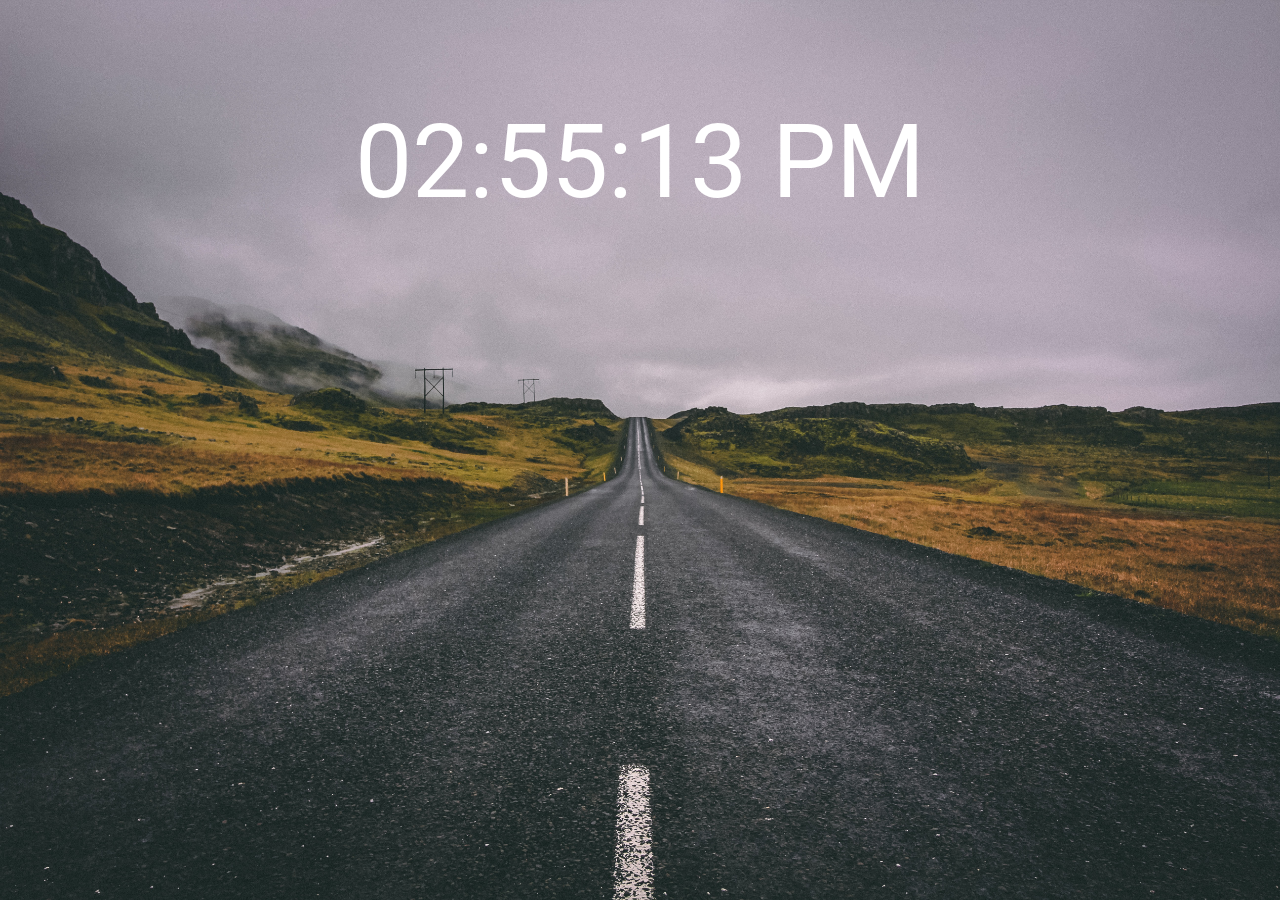
==== frontend/index.html @ 70d46be3 "Rename clock.html to index.html" ====
<!DOCTYPE html>
<html>
    <head>
        <link rel="stylesheet" type="text/css" href="mystyle.css">
        <title>My New Clock</title>
        <link href="https://fonts.googleapis.com/css2?family=Oswald:wght@200&family=Roboto:wght@100&display=swap" rel="stylesheet">
    </head>
    <body>
        <div class="main">
        <div id="showTime"></div>
        <img class="imgBg" src="../assets/arnaud-steckle-dpzp54GkIGI-unsplash.jpg">
        <script type="text/javascript">
        function showTime(){
            var date=new Date();
            var hours=date.getHours();
            var minutes=date.getMinutes();
            var seconds=date.getSeconds();
            var session="AM"
            if(hours>12)
            {
                hours=hours-12;
                session="PM"
            }
            if(hours<10)
            {
                hours="0"+hours;
            }
            if(minutes<10)
            {
                minutes="0"+minutes;
            }
            if(seconds<10)
            {
                seconds="0"+seconds;
            }
            var time=hours+":"+minutes+":"+seconds+" "+session;
            document.getElementById("showTime").innerHTML=time;
            setTimeout(showTime,1000);
        }
         showTime();
        </script>
        </div>
    </body>
</html>
---- frontend/mystyle.css ----
html,body {
    margin: 0;
    width: 100%;
  }
.main{
    width: 100%;
    height: 100%;
    position: fixed;
}
.imgBg{
    width: 100%;
    height: 100%;
}
#showTime{
    width: 100%;
    position: absolute;
    font-size: 8vw;
    color: white;
    text-align: center;
    font-family: 'Roboto',sans-serif;
    margin-top: 8%;
}
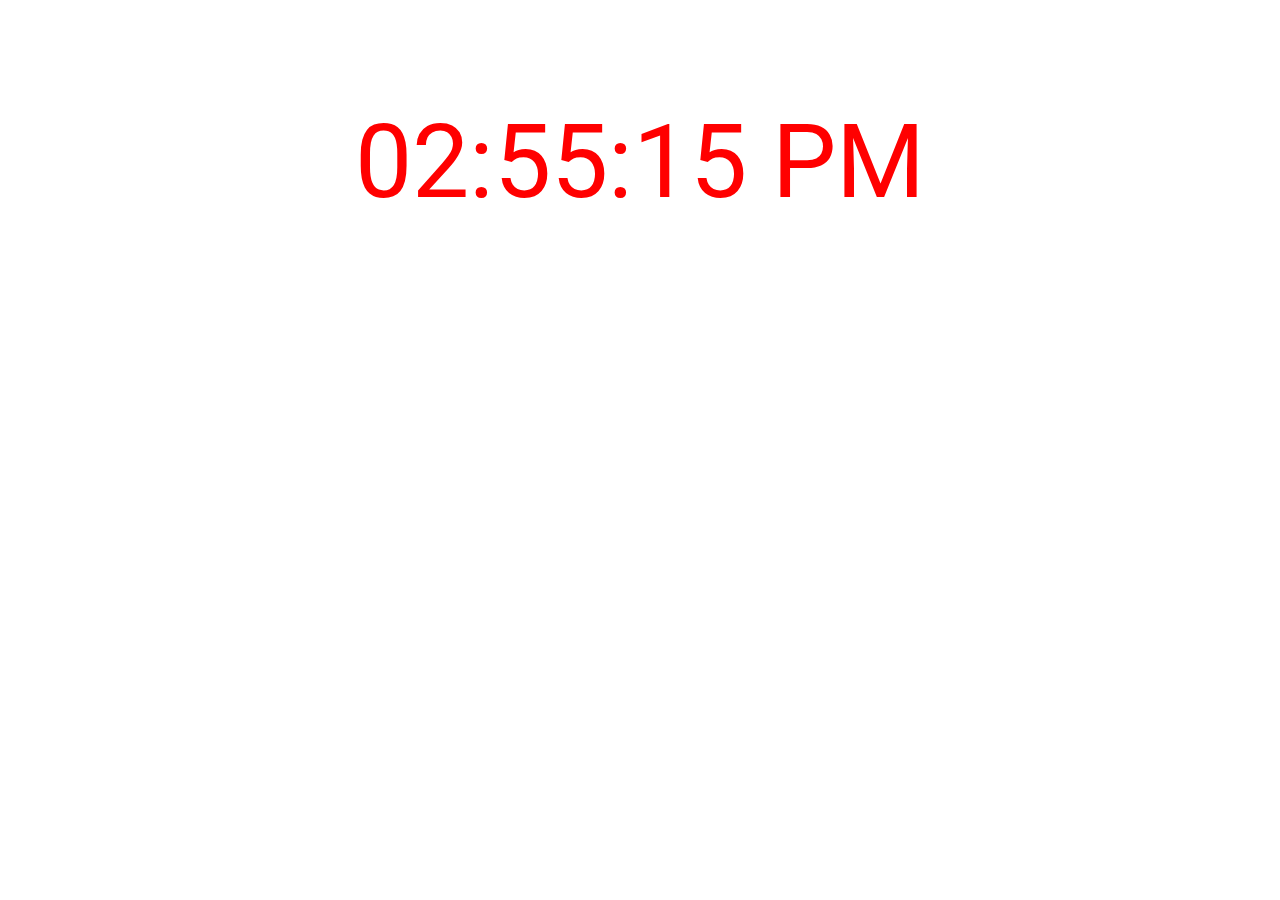
==== commit 9e5eaeca: "Update index.html" ====
--- a/frontend/index.html
+++ b/frontend/index.html
@@ -8,7 +8,7 @@
     <body>
         <div class="main">
         <div id="showTime"></div>
-        <img class="imgBg" src="../assets/arnaud-steckle-dpzp54GkIGI-unsplash.jpg">
+        <!--img class="imgBg" src="../assets/arnaud-steckle-dpzp54GkIGI-unsplash.jpg"-->
         <script type="text/javascript">
         function showTime(){
             var date=new Date();
--- a/frontend/mystyle.css
+++ b/frontend/mystyle.css
@@ -15,8 +15,8 @@
     width: 100%;
     position: absolute;
     font-size: 8vw;
-    color: white;
+    color: red;
     text-align: center;
     font-family: 'Roboto',sans-serif;
     margin-top: 8%;
-}+}
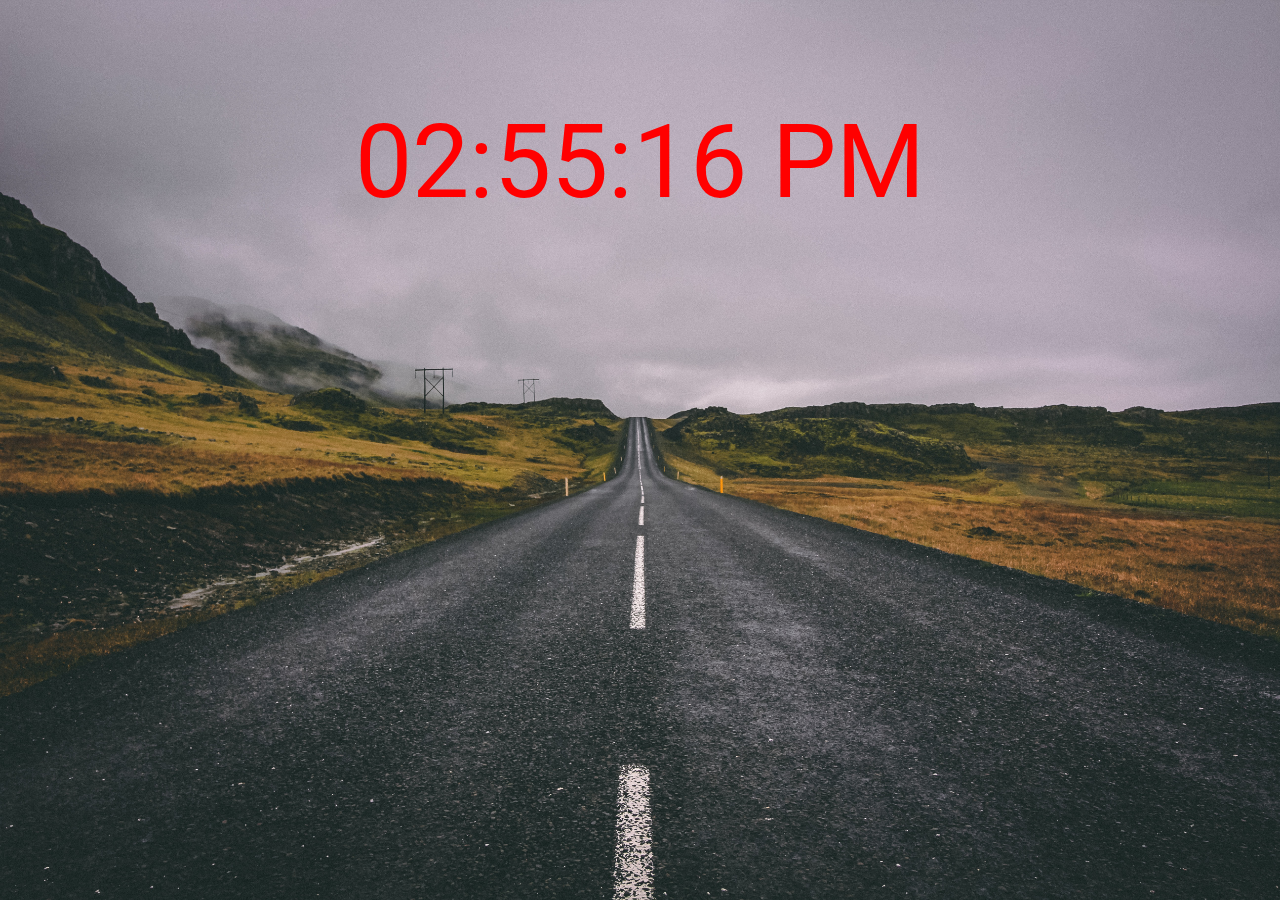
==== commit e65cc06b: "Update index.html" ====
--- a/frontend/index.html
+++ b/frontend/index.html
@@ -8,7 +8,7 @@
     <body>
         <div class="main">
         <div id="showTime"></div>
-        <!--img class="imgBg" src="../assets/arnaud-steckle-dpzp54GkIGI-unsplash.jpg"-->
+        <img class="imgBg" src="../assets/arnaud-steckle-dpzp54GkIGI-unsplash.jpg">
         <script type="text/javascript">
         function showTime(){
             var date=new Date();
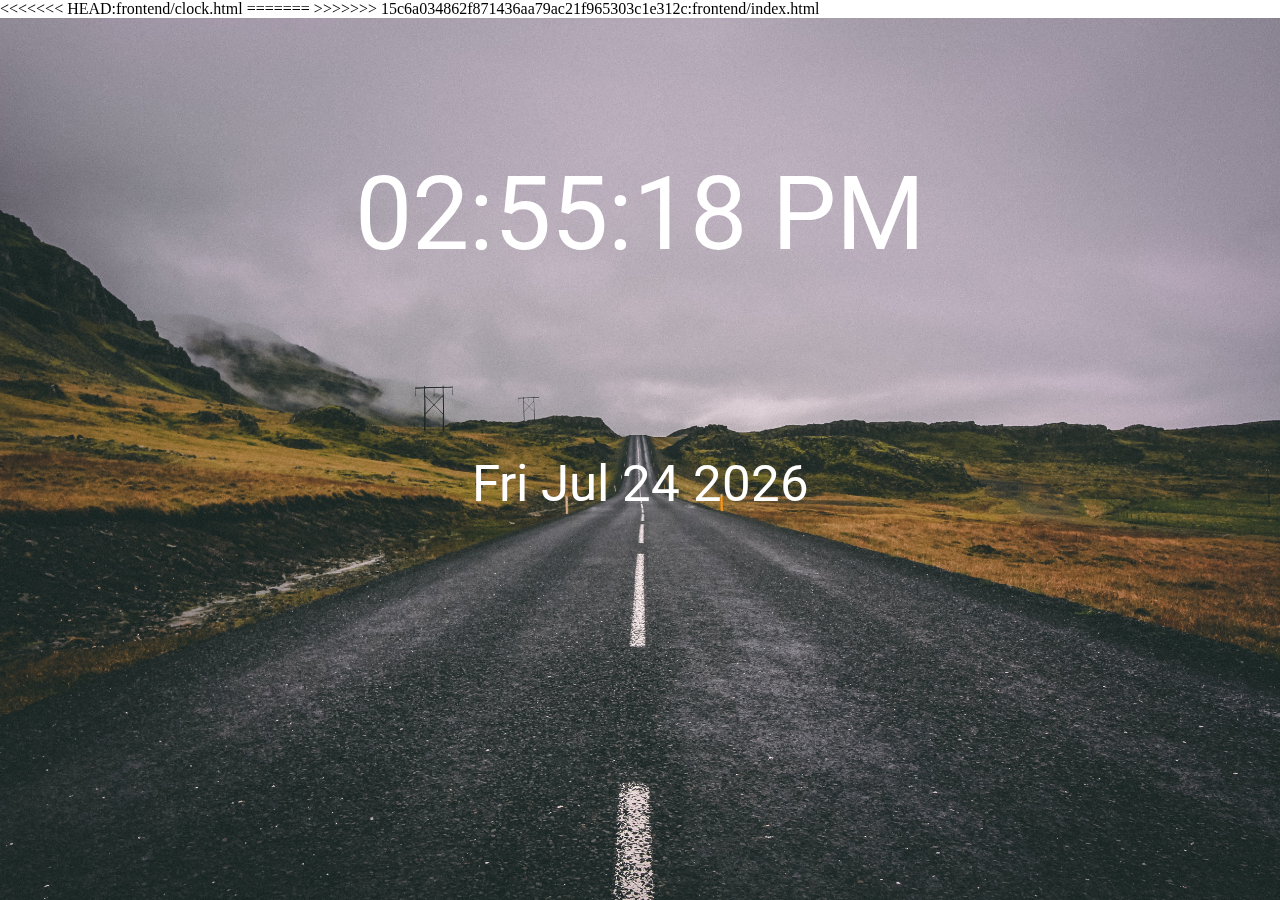
==== commit d59fad8d: "saswad" ====
--- a/frontend/index.html
+++ b/frontend/index.html
@@ -8,6 +8,10 @@
     <body>
         <div class="main">
         <div id="showTime"></div>
+<<<<<<< HEAD:frontend/clock.html
+        <div id="showDate"></div>
+=======
+>>>>>>> 15c6a034862f871436aa79ac21f965303c1e312c:frontend/index.html
         <img class="imgBg" src="../assets/arnaud-steckle-dpzp54GkIGI-unsplash.jpg">
         <script type="text/javascript">
         function showTime(){
@@ -21,6 +25,10 @@
                 hours=hours-12;
                 session="PM"
             }
+			if(hours==12)
+			{
+			   session="PM"
+			}
             if(hours<10)
             {
                 hours="0"+hours;
@@ -37,7 +45,15 @@
             document.getElementById("showTime").innerHTML=time;
             setTimeout(showTime,1000);
         }
+        function showDate()
+        {
+            var d=new Date();
+            var n=d.toDateString();
+            document.getElementById("showDate").innerHTML=n;
+            setTimeout(showDate,60000)
+        }
          showTime();
+         showDate();
         </script>
         </div>
     </body>
--- a/frontend/mystyle.css
+++ b/frontend/mystyle.css
@@ -15,8 +15,17 @@
     width: 100%;
     position: absolute;
     font-size: 8vw;
-    color: red;
+    color: white;
     text-align: center;
     font-family: 'Roboto',sans-serif;
-    margin-top: 8%;
+    margin-top: 12%;
 }
+#showDate{
+    width: 100%;
+    position: absolute;
+    font-size: 4vw;
+    color: white;
+    text-align: center;
+    font-family: 'Roboto',sans-serif;
+    margin-top: 34% ;
+}
